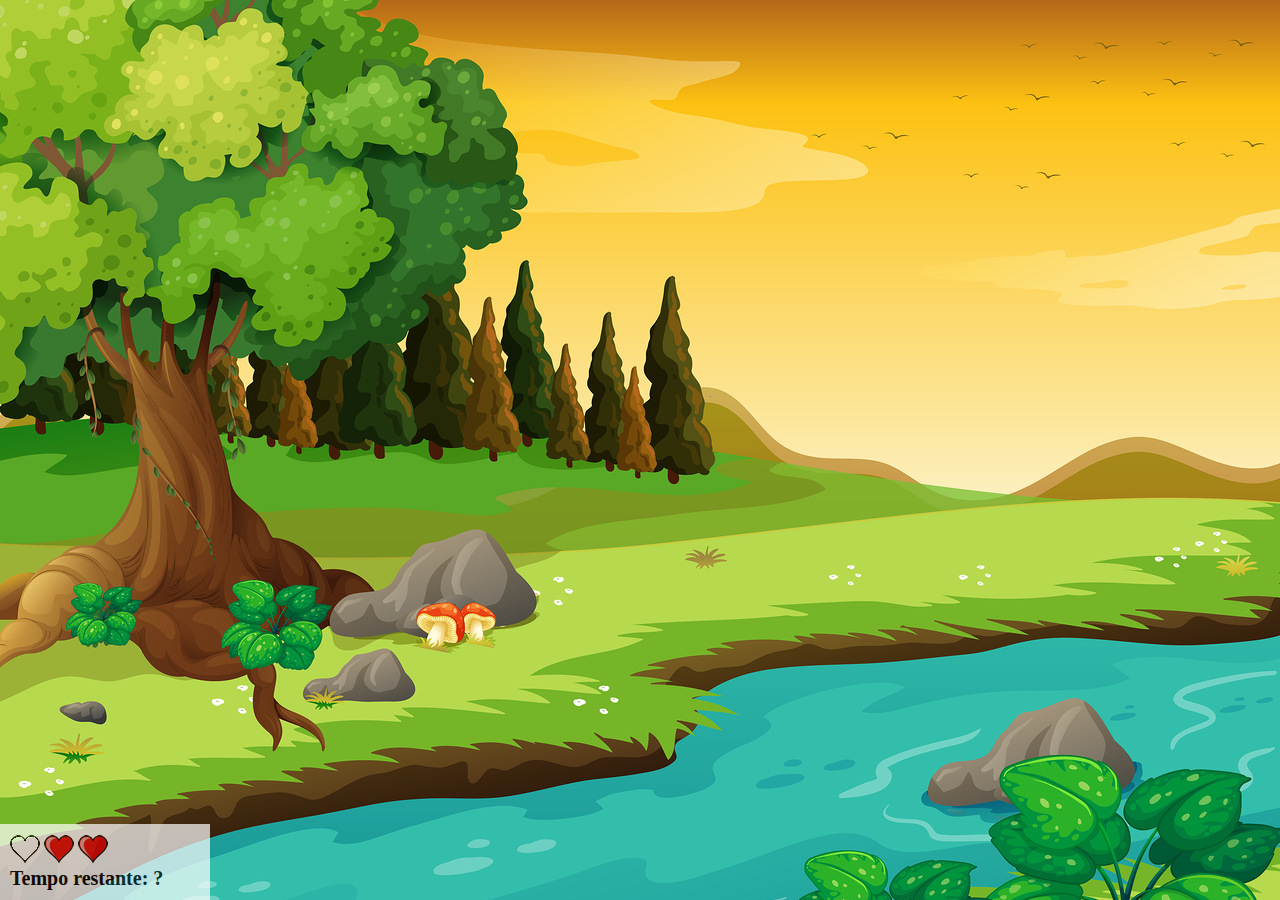
==== app.html @ 35619273 "funcao randomica" ====
<!DOCTYPE html>
<html lang="pt-br">
<head>
    <meta charset="UTF-8">
    <meta http-equiv="X-UA-Compatible" content="IE=edge">
    <meta name="viewport" content="width=device-width, initial-scale=1.0">
    <title>Jogo pegue o pombo</title>
    <link rel="stylesheet" href="style.css">

    <script src="jogo.js">  </script>
</head>
<body onresize="ajustaTamanhoPalcoJogo()">

    <div class="painel">
        <div class="vidas">
            <img src="imagens/coracao_vazio.png">
            <img src="imagens/coracao_cheio.png">
            <img src="imagens/coracao_cheio.png">

        </div>
        <div class="cronometro">Tempo restante: ?</div>
    </div>


    <script> 
        
        setInterval(function(){
            posicaoRandomica()
        }, 1000)
    </script>

</body>
</html>
---- style.css ----
body{
    background-image: url("imagens/bg.jpg");
    background-repeat: no-repeat;


}


.mosquito1{
    height: 50px;
    width: 50px;
}

.mosquito2{
    height: 70px;
    width: 70px;
}

.mosquito3{
    height: 90px;
    width: 90px;
}

.ladoA{
    transform: scaleX(1);
}

.ladoB{
    transform: scaleX(-1);
}
.painel{
    position: absolute;
    width: 190px;
    padding: 10px;
    left: 0px;
    bottom: 0px;
    border-top: solid 1px #fff;
    background-color: #fff;
    opacity: 0.7;
}

.vidas{
    float: left;

}

.cronometro{
    float: left;
    font-size: 20px;
    font-weight: bold;

    
}
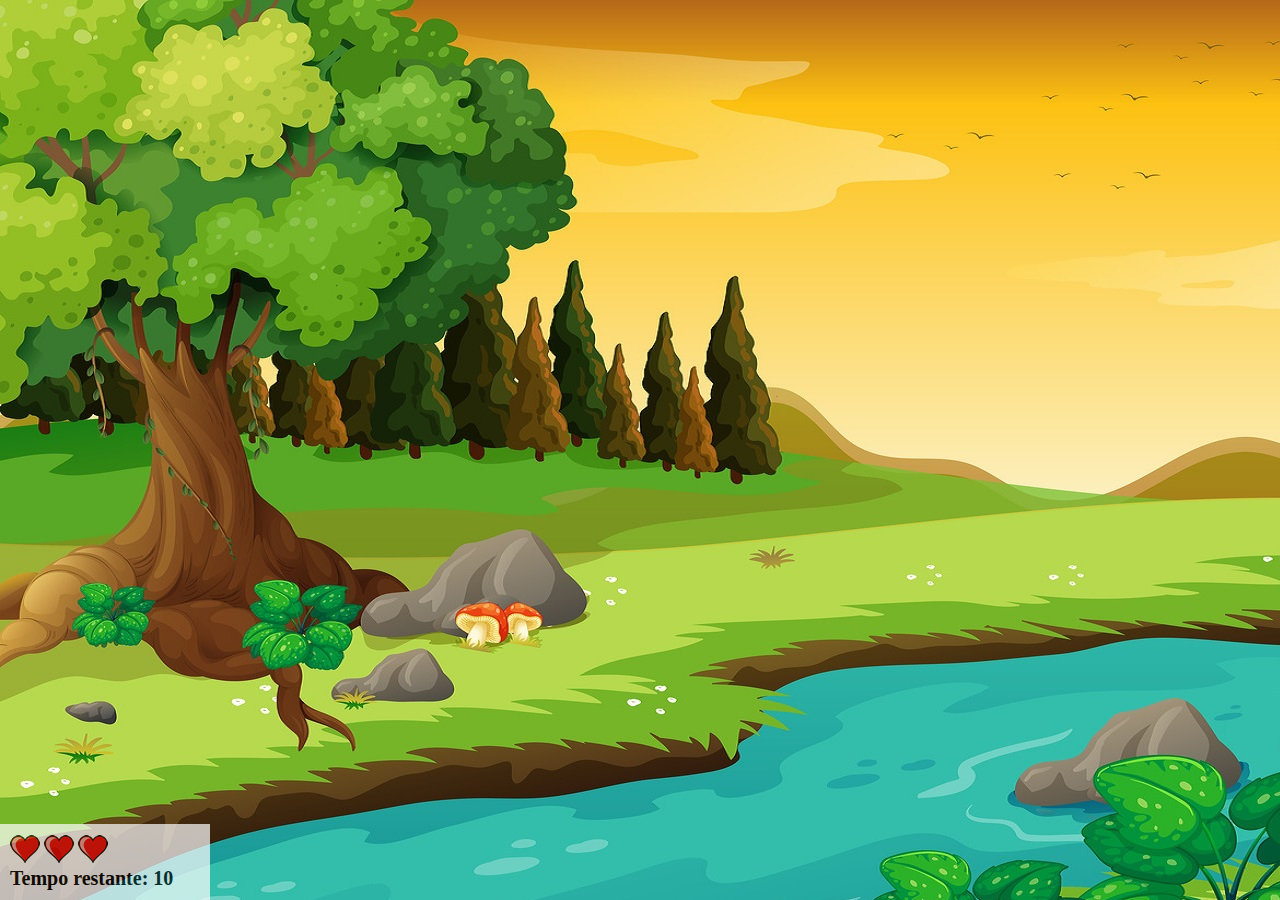
==== commit 3000a2e2: "finalizando" ====
--- a/app.html
+++ b/app.html
@@ -13,20 +13,22 @@
 
     <div class="painel">
         <div class="vidas">
-            <img src="imagens/coracao_vazio.png">
-            <img src="imagens/coracao_cheio.png">
-            <img src="imagens/coracao_cheio.png">
+            <img id="v1" src="imagens/coracao_cheio.png">
+            <img id="v2"  src="imagens/coracao_cheio.png">
+            <img id="v3" src="imagens/coracao_cheio.png">
 
         </div>
-        <div class="cronometro">Tempo restante: ?</div>
+        <div class="cronometro">Tempo restante: <span id="cronometro"></span></div>
     </div>
 
 
     <script> 
-        
-        setInterval(function(){
+         document.getElementById('cronometro').innerHTML = tempo
+
+
+        var criaMosquito = setInterval(function(){
             posicaoRandomica()
-        }, 1000)
+        }, criaMosquitoTempo)
     </script>
 
 </body>
--- a/style.css
+++ b/style.css
@@ -1,10 +1,9 @@
+
+
 body{
     background-image: url("imagens/bg.jpg");
     background-repeat: no-repeat;
-
-
 }
-
 
 .mosquito1{
     height: 50px;
